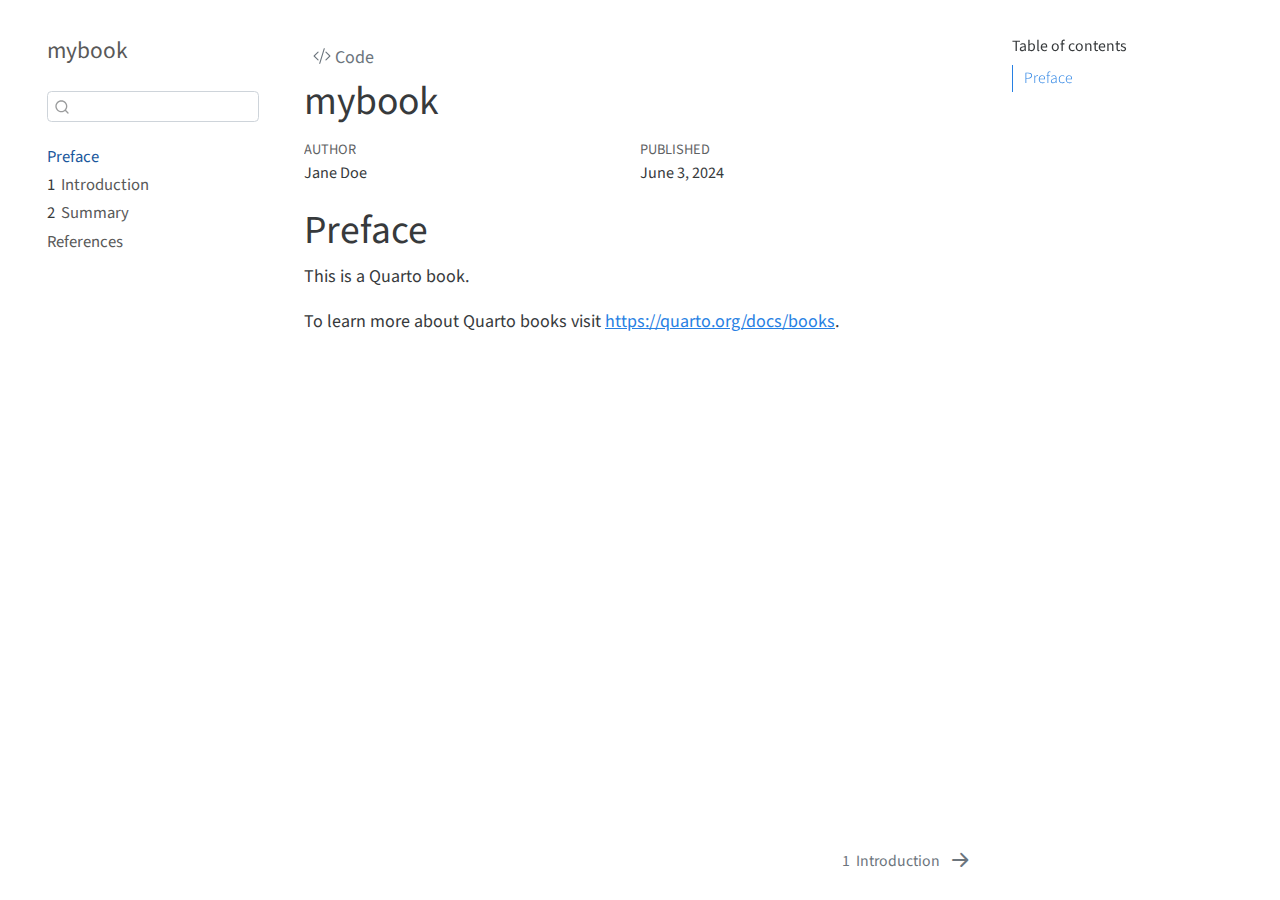
==== docs/index.html @ 7f2f247b "setup quarto book style based on automatic template, added and changed a few features and content" ====
<!DOCTYPE html>
<html xmlns="http://www.w3.org/1999/xhtml" lang="en" xml:lang="en"><head>
  <meta charset="utf-8">
  <meta name="generator" content="quarto-0.9.153">
  <meta name="viewport" content="width=device-width, initial-scale=1.0, user-scalable=yes">
  <meta name="author" content="Jane Doe">
  <title>mybook</title>
  <style>
    code{white-space: pre-wrap;}
    span.smallcaps{font-variant: small-caps;}
    span.underline{text-decoration: underline;}
    div.column{display: inline-block; vertical-align: top; width: 50%;}
    div.hanging-indent{margin-left: 1.5em; text-indent: -1.5em;}
    ul.task-list{list-style: none;}
    pre > code.sourceCode { white-space: pre; position: relative; }
    pre > code.sourceCode > span { display: inline-block; line-height: 1.25; }
    pre > code.sourceCode > span:empty { height: 1.2em; }
    .sourceCode { overflow: visible; }
    code.sourceCode > span { color: inherit; text-decoration: inherit; }
    div.sourceCode { margin: 1em 0; }
    pre.sourceCode { margin: 0; }
    @media screen {
    div.sourceCode { overflow: auto; }
    }
    @media print {
    pre > code.sourceCode { white-space: pre-wrap; }
    pre > code.sourceCode > span { text-indent: -5em; padding-left: 5em; }
    }
    pre.numberSource code
      { counter-reset: source-line 0; }
    pre.numberSource code > span
      { position: relative; left: -4em; counter-increment: source-line; }
    pre.numberSource code > span > a:first-child::before
      { content: counter(source-line);
        position: relative; left: -1em; text-align: right; vertical-align: baseline;
        border: none; display: inline-block;
        -webkit-touch-callout: none; -webkit-user-select: none;
        -khtml-user-select: none; -moz-user-select: none;
        -ms-user-select: none; user-select: none;
        padding: 0 4px; width: 4em;
        color: #aaaaaa;
      }
    pre.numberSource { margin-left: 3em; border-left: 1px solid #aaaaaa;  padding-left: 4px; }
    div.sourceCode
      {   }
    @media screen {
    pre > code.sourceCode > span > a:first-child::before { text-decoration: underline; }
    }
    code span.al { color: #ff0000; font-weight: bold; } /* Alert */
    code span.an { color: #60a0b0; font-weight: bold; font-style: italic; } /* Annotation */
    code span.at { color: #7d9029; } /* Attribute */
    code span.bn { color: #40a070; } /* BaseN */
    code span.bu { } /* BuiltIn */
    code span.cf { color: #007020; font-weight: bold; } /* ControlFlow */
    code span.ch { color: #4070a0; } /* Char */
    code span.cn { color: #880000; } /* Constant */
    code span.co { color: #60a0b0; font-style: italic; } /* Comment */
    code span.cv { color: #60a0b0; font-weight: bold; font-style: italic; } /* CommentVar */
    code span.do { color: #ba2121; font-style: italic; } /* Documentation */
    code span.dt { color: #902000; } /* DataType */
    code span.dv { color: #40a070; } /* DecVal */
    code span.er { color: #ff0000; font-weight: bold; } /* Error */
    code span.ex { } /* Extension */
    code span.fl { color: #40a070; } /* Float */
    code span.fu { color: #06287e; } /* Function */
    code span.im { } /* Import */
    code span.in { color: #60a0b0; font-weight: bold; font-style: italic; } /* Information */
    code span.kw { color: #007020; font-weight: bold; } /* Keyword */
    code span.op { color: #666666; } /* Operator */
    code span.ot { color: #007020; } /* Other */
    code span.pp { color: #bc7a00; } /* Preprocessor */
    code span.sc { color: #4070a0; } /* SpecialChar */
    code span.ss { color: #bb6688; } /* SpecialString */
    code span.st { color: #4070a0; } /* String */
    code span.va { color: #19177c; } /* Variable */
    code span.vs { color: #4070a0; } /* VerbatimString */
    code span.wa { color: #60a0b0; font-weight: bold; font-style: italic; } /* Warning */
  </style>

  <script src="site_libs/quarto-nav/quarto-nav.js"></script>
  <script src="site_libs/quarto-nav/headroom.min.js"></script>
  <script src="site_libs/clipboard/clipboard.min.js"></script>
  <meta name="quarto:offset" content="./">
  <script src="site_libs/quarto-search/autocomplete.umd.js"></script>
  <script src="site_libs/quarto-search/fuse.min.js"></script>
  <script src="site_libs/quarto-search/quarto-search.js"></script>
  <link href="./chapters/intro.html" rel="next">
  <script src="site_libs/quarto-html/quarto.js"></script>
  <script src="site_libs/quarto-html/popper.min.js"></script>
  <script src="site_libs/quarto-html/tippy.umd.min.js"></script>
  <script src="site_libs/quarto-html/anchor.min.js"></script>
  <link href="site_libs/quarto-html/tippy.css" rel="stylesheet">
  <link id="quarto-text-highlighting-styles" href="site_libs/quarto-html/quarto-syntax-highlighting.css" rel="stylesheet">
  <script src="site_libs/bootstrap/bootstrap.min.js"></script>
  <link href="site_libs/bootstrap/bootstrap-icons.css" rel="stylesheet">
  <link href="site_libs/bootstrap/bootstrap.min.css" rel="stylesheet">
  <script id="quarto-search-options" type="application/json">{
    "location": "sidebar",
    "copy-button": false,
    "collapse-after": 3,
    "panel-placement": "start",
    "type": "textbox",
    "limit": 20,
    "language": {
      "search-no-results-text": "No results",
      "search-matching-documents-text": "matching documents",
      "search-copy-link-title": "Copy link to search",
      "search-hide-matches-text": "Hide additional matches",
      "search-more-match-text": "more match in this document",
      "search-more-matches-text": "more matches in this document",
      "search-clear-button-title": "Clear",
      "search-detached-cancel-button-title": "Cancel",
      "search-submit-button-title": "Submit"
    }
  }</script>
  <script async="" src="https://hypothes.is/embed.js"></script>
  <!--[if lt IE 9]>
    <script src="//cdnjs.cloudflare.com/ajax/libs/html5shiv/3.7.3/html5shiv-printshiv.min.js"></script>
  <![endif]-->
</head>
<body class="floating">
<div id="quarto-search-results"></div>
  <header id="quarto-header" class="headroom fixed-top">
  <nav class="quarto-secondary-nav" data-bs-toggle="collapse" data-bs-target="#quarto-sidebar" aria-controls="quarto-sidebar" aria-expanded="false" aria-label="Toggle sidebar navigation" onclick="if (window.quartoToggleHeadroom) { window.quartoToggleHeadroom(); }">
    <div class="container-fluid d-flex justify-content-between">
      <h1 class="quarto-secondary-nav-title">mybook</h1>
      <button type="button" class="quarto-btn-toggle btn" aria-label="Show secondary navigation">
        <i class="bi bi-chevron-right"></i>
      </button>
    </div>
  </nav>
</header>
<!-- content -->
<div id="quarto-content" class="quarto-container page-columns page-rows-contents page-layout-article">
<!-- sidebar -->
  <nav id="quarto-sidebar" class="sidebar collapse sidebar-navigation floating overflow-auto">
    <div class="pt-lg-2 mt-2 text-left sidebar-header">
    <div class="sidebar-title mb-0 py-0">
      <a href="./">mybook</a> 
    </div>
      </div>
      <div class="mt-2 flex-shrink-0 align-items-center">
        <div class="sidebar-search">
        <div id="quarto-search" class="" title="Search"></div>
        </div>
      </div>
    <div class="sidebar-menu-container"> 
    <ul class="list-unstyled mt-1">
        <li class="sidebar-item">
  <div class="sidebar-item-container"> 
  <a href="./index.html" class="sidebar-item-text sidebar-link active">Preface</a>
  </div>
</li>
        <li class="sidebar-item">
  <div class="sidebar-item-container"> 
  <a href="./chapters/intro.html" class="sidebar-item-text sidebar-link"><span class="chapter-number">1</span>&nbsp; <span class="chapter-title">Introduction</span></a>
  </div>
</li>
        <li class="sidebar-item">
  <div class="sidebar-item-container"> 
  <a href="./chapters/summary.html" class="sidebar-item-text sidebar-link"><span class="chapter-number">2</span>&nbsp; <span class="chapter-title">Summary</span></a>
  </div>
</li>
        <li class="sidebar-item">
  <div class="sidebar-item-container"> 
  <a href="./chapters/references.html" class="sidebar-item-text sidebar-link">References</a>
  </div>
</li>
    </ul>
    </div>
</nav>
<!-- margin-sidebar -->
    <div id="quarto-margin-sidebar" class="sidebar margin-sidebar">
        <nav id="TOC" role="doc-toc">
<h2 id="toc-title">Table of contents</h2>
<ul>
<li><a href="#preface" class="nav-link active" data-scroll-target="#preface">Preface</a></li>
</ul>
</nav>
    </div>
<!-- main -->
<main class="content" id="quarto-document-content">
<header id="title-block-header" class="quarto-title-block default">
<div class="quarto-title-block d-none d-lg-block"><div><button type="button" class="btn code-tools-button" id="quarto-code-tools-source"><i class="bi"></i> Code</button></div></div>


<div class="quarto-title"><h1 class="title d-none d-lg-block">mybook</h1></div><div class="quarto-title-meta"><div><div class="quarto-title-meta-heading">Author</div><div class="quarto-title-meta-contents"><div class="quarto-title-authors"><div>Jane Doe</div></div></div></div><div><div class="quarto-title-meta-heading">Published</div><div class="quarto-title-meta-contents"><p class="date">June 3, 2024</p></div></div></div></header>

<section id="preface" class="level1 unnumbered">
<h1 class="unnumbered">Preface</h1>
<p>This is a Quarto book.</p>
<p>To learn more about Quarto books visit <a href="https://quarto.org/docs/books" class="uri">https://quarto.org/docs/books</a>.</p>



<!-- -->
<div class="modal fade" id="quarto-embedded-source-code-modal" tabindex="-1" aria-labelledby="quarto-embedded-source-code-modal-label" aria-hidden="true"><div class="modal-dialog modal-dialog-scrollable"><div class="modal-content"><div class="modal-header"><h5 class="modal-title anchored" id="quarto-embedded-source-code-modal-label" data-anchor-id="preface">Source Code</h5><button class="btn-close" data-bs-dismiss="modal"></button></div><div class="modal-body"><div class="">
<div class="sourceCode" id="cb1" data-shortcodes="false"><pre class="sourceCode markdown code-with-copy"><code class="sourceCode markdown"><span id="cb1-1"><a href="#cb1-1" aria-hidden="true" tabindex="-1"></a><span class="fu"># Preface {.unnumbered}</span></span>
<span id="cb1-2"><a href="#cb1-2" aria-hidden="true" tabindex="-1"></a></span>
<span id="cb1-3"><a href="#cb1-3" aria-hidden="true" tabindex="-1"></a>This is a Quarto book.</span>
<span id="cb1-4"><a href="#cb1-4" aria-hidden="true" tabindex="-1"></a></span>
<span id="cb1-5"><a href="#cb1-5" aria-hidden="true" tabindex="-1"></a>To learn more about Quarto books visit <span class="ot">&lt;https://quarto.org/docs/books&gt;</span>.</span></code><button title="Copy to Clipboard" class="code-copy-button"><i class="bi"></i></button></pre></div>
</div></div></div></div></div>
</section>
</main> <!-- /main -->
<script type="application/javascript">
window.document.addEventListener("DOMContentLoaded", function (event) {
  const icon = "";
  const anchorJS = new window.AnchorJS();
  anchorJS.options = {
    placement: 'right',
    icon: icon
  };
  anchorJS.add('.anchored');
  const clipboard = new window.ClipboardJS('.code-copy-button', {
    target: function(trigger) {
      return trigger.previousElementSibling;
    }
  });
  clipboard.on('success', function(e) {
    // button target
    const button = e.trigger;
    // don't keep focus
    button.blur();
    // flash "checked"
    button.classList.add('code-copy-button-checked');
    setTimeout(function() {
      button.classList.remove('code-copy-button-checked');
    }, 1000);
    // clear code selection
    e.clearSelection();
  });
  const viewSource = window.document.getElementById('quarto-view-source') ||
                     window.document.getElementById('quarto-code-tools-source');
  if (viewSource) {
    const sourceUrl = viewSource.getAttribute("data-quarto-source-url");
    viewSource.addEventListener("click", function(e) {
      if (sourceUrl) {
        // rstudio viewer pane
        if (/\bcapabilities=\b/.test(window.location)) {
          window.open(sourceUrl);
        } else {
          window.location.href = sourceUrl;
        }
      } else {
        const modal = new bootstrap.Modal(document.getElementById('quarto-embedded-source-code-modal'));
        modal.show();
      }
      return false;
    });
  }
  function toggleCodeHandler(show) {
    return function(e) {
      const detailsSrc = window.document.querySelectorAll(".cell > details > .sourceCode");
      for (let i=0; i<detailsSrc.length; i++) {
        const details = detailsSrc[i].parentElement;
        if (show) {
          details.open = true;
        } else {
          details.removeAttribute("open");
        }
      }
      const cellCodeDivs = window.document.querySelectorAll(".cell > .sourceCode");
      const fromCls = show ? "hidden" : "unhidden";
      const toCls = show ? "unhidden" : "hidden";
      for (let i=0; i<cellCodeDivs.length; i++) {
        const codeDiv = cellCodeDivs[i];
        if (codeDiv.classList.contains(fromCls)) {
          codeDiv.classList.remove(fromCls);
          codeDiv.classList.add(toCls);
        } 
      }
      return false;
    }
  }
  const hideAllCode = window.document.getElementById("quarto-hide-all-code");
  if (hideAllCode) {
    hideAllCode.addEventListener("click", toggleCodeHandler(false));
  }
  const showAllCode = window.document.getElementById("quarto-show-all-code");
  if (showAllCode) {
    showAllCode.addEventListener("click", toggleCodeHandler(true));
  }
  function tippyHover(el, contentFn) {
    const config = {
      allowHTML: true,
      content: contentFn,
      maxWidth: 500,
      delay: 100,
      arrow: false,
      appendTo: function(el) {
          return el.parentElement;
      },
      interactive: true,
      interactiveBorder: 10,
      theme: 'quarto',
      placement: 'bottom-start'
    };
    window.tippy(el, config); 
  }
  const noterefs = window.document.querySelectorAll('a[role="doc-noteref"]');
  for (var i=0; i<noterefs.length; i++) {
    const ref = noterefs[i];
    tippyHover(ref, function() {
      let href = ref.getAttribute('href');
      try { href = new URL(href).hash; } catch {}
      const id = href.replace(/^#\/?/, "");
      const note = window.document.getElementById(id);
      return note.innerHTML;
    });
  }
  var bibliorefs = window.document.querySelectorAll('a[role="doc-biblioref"]');
  for (var i=0; i<bibliorefs.length; i++) {
    const ref = bibliorefs[i];
    const cites = ref.parentNode.getAttribute('data-cites').split(' ');
    tippyHover(ref, function() {
      var popup = window.document.createElement('div');
      cites.forEach(function(cite) {
        var citeDiv = window.document.createElement('div');
        citeDiv.classList.add('hanging-indent');
        citeDiv.classList.add('csl-entry');
        var biblioDiv = window.document.getElementById('ref-' + cite);
        if (biblioDiv) {
          citeDiv.innerHTML = biblioDiv.innerHTML;
        }
        popup.appendChild(citeDiv);
      });
      return popup.innerHTML;
    });
  }
});
</script>
<nav class="page-navigation">
  <div class="nav-page nav-page-previous">
  </div>
  <div class="nav-page nav-page-next">
      <a href="./chapters/intro.html" class="pagination-link">
        <span class="nav-page-text"><span class="chapter-number">1</span>&nbsp; <span class="chapter-title">Introduction</span></span> <i class="bi bi-arrow-right-short"></i>
      </a>
  </div>
</nav>
</div> <!-- /content -->


</body></html>
---- docs/site_libs/quarto-html/tippy.css ----
.tippy-box[data-animation=fade][data-state=hidden]{opacity:0}[data-tippy-root]{max-width:calc(100vw - 10px)}.tippy-box{position:relative;background-color:#333;color:#fff;border-radius:4px;font-size:14px;line-height:1.4;white-space:normal;outline:0;transition-property:transform,visibility,opacity}.tippy-box[data-placement^=top]>.tippy-arrow{bottom:0}.tippy-box[data-placement^=top]>.tippy-arrow:before{bottom:-7px;left:0;border-width:8px 8px 0;border-top-color:initial;transform-origin:center top}.tippy-box[data-placement^=bottom]>.tippy-arrow{top:0}.tippy-box[data-placement^=bottom]>.tippy-arrow:before{top:-7px;left:0;border-width:0 8px 8px;border-bottom-color:initial;transform-origin:center bottom}.tippy-box[data-placement^=left]>.tippy-arrow{right:0}.tippy-box[data-placement^=left]>.tippy-arrow:before{border-width:8px 0 8px 8px;border-left-color:initial;right:-7px;transform-origin:center left}.tippy-box[data-placement^=right]>.tippy-arrow{left:0}.tippy-box[data-placement^=right]>.tippy-arrow:before{left:-7px;border-width:8px 8px 8px 0;border-right-color:initial;transform-origin:center right}.tippy-box[data-inertia][data-state=visible]{transition-timing-function:cubic-bezier(.54,1.5,.38,1.11)}.tippy-arrow{width:16px;height:16px;color:#333}.tippy-arrow:before{content:"";position:absolute;border-color:transparent;border-style:solid}.tippy-content{position:relative;padding:5px 9px;z-index:1}
---- docs/site_libs/quarto-html/quarto-syntax-highlighting.css ----
/* quarto syntax highlight colors */
:root {
  --quarto-hl-ot-color: #00769E;
  --quarto-hl-at-color: #677623;
  --quarto-hl-ss-color: #20794D;
  --quarto-hl-an-color: #5E5E5E;
  --quarto-hl-fu-color: #4758AB;
  --quarto-hl-st-color: #20794D;
  --quarto-hl-cf-color: #00769E;
  --quarto-hl-op-color: #5E5E5E;
  --quarto-hl-er-color: #AD0000;
  --quarto-hl-bn-color: #AD0000;
  --quarto-hl-al-color: #AD0000;
  --quarto-hl-va-color: #111111;
  --quarto-hl-bu-color: inherit;
  --quarto-hl-ex-color: inherit;
  --quarto-hl-pp-color: #AD0000;
  --quarto-hl-in-color: #5E5E5E;
  --quarto-hl-vs-color: #20794D;
  --quarto-hl-wa-color: #5E5E5E;
  --quarto-hl-do-color: #5E5E5E;
  --quarto-hl-im-color: inherit;
  --quarto-hl-ch-color: #20794D;
  --quarto-hl-dt-color: #AD0000;
  --quarto-hl-fl-color: #AD0000;
  --quarto-hl-co-color: #5E5E5E;
  --quarto-hl-cv-color: #5E5E5E;
  --quarto-hl-cn-color: #8f5902;
  --quarto-hl-sc-color: #5E5E5E;
  --quarto-hl-dv-color: #AD0000;
  --quarto-hl-kw-color: #00769E;
}

/* other quarto variables */
:root {
  --quarto-font-monospace: SFMono-Regular, Menlo, Monaco, Consolas, "Liberation Mono", "Courier New", monospace;
}

code span {
  color: #00769E;
}

div.sourceCode,
div.sourceCode pre.sourceCode {
  color: #00769E;
}

code span.ot {
  color: #00769E;
}

code span.at {
  color: #677623;
}

code span.ss {
  color: #20794D;
}

code span.an {
  color: #5E5E5E;
}

code span.fu {
  color: #4758AB;
}

code span.st {
  color: #20794D;
}

code span.cf {
  color: #00769E;
}

code span.op {
  color: #5E5E5E;
}

code span.er {
  color: #AD0000;
}

code span.bn {
  color: #AD0000;
}

code span.al {
  color: #AD0000;
}

code span.va {
  color: #111111;
}

code span.pp {
  color: #AD0000;
}

code span.in {
  color: #5E5E5E;
}

code span.vs {
  color: #20794D;
}

code span.wa {
  color: #5E5E5E;
  font-style: italic;
}

code span.do {
  color: #5E5E5E;
  font-style: italic;
}

code span.ch {
  color: #20794D;
}

code span.dt {
  color: #AD0000;
}

code span.fl {
  color: #AD0000;
}

code span.co {
  color: #5E5E5E;
}

code span.cv {
  color: #5E5E5E;
  font-style: italic;
}

code span.cn {
  color: #8f5902;
}

code span.sc {
  color: #5E5E5E;
}

code span.dv {
  color: #AD0000;
}

code span.kw {
  color: #00769E;
}

/*# sourceMappingURL=debc5d5d77c3f9108843748ff7464032.css.map */
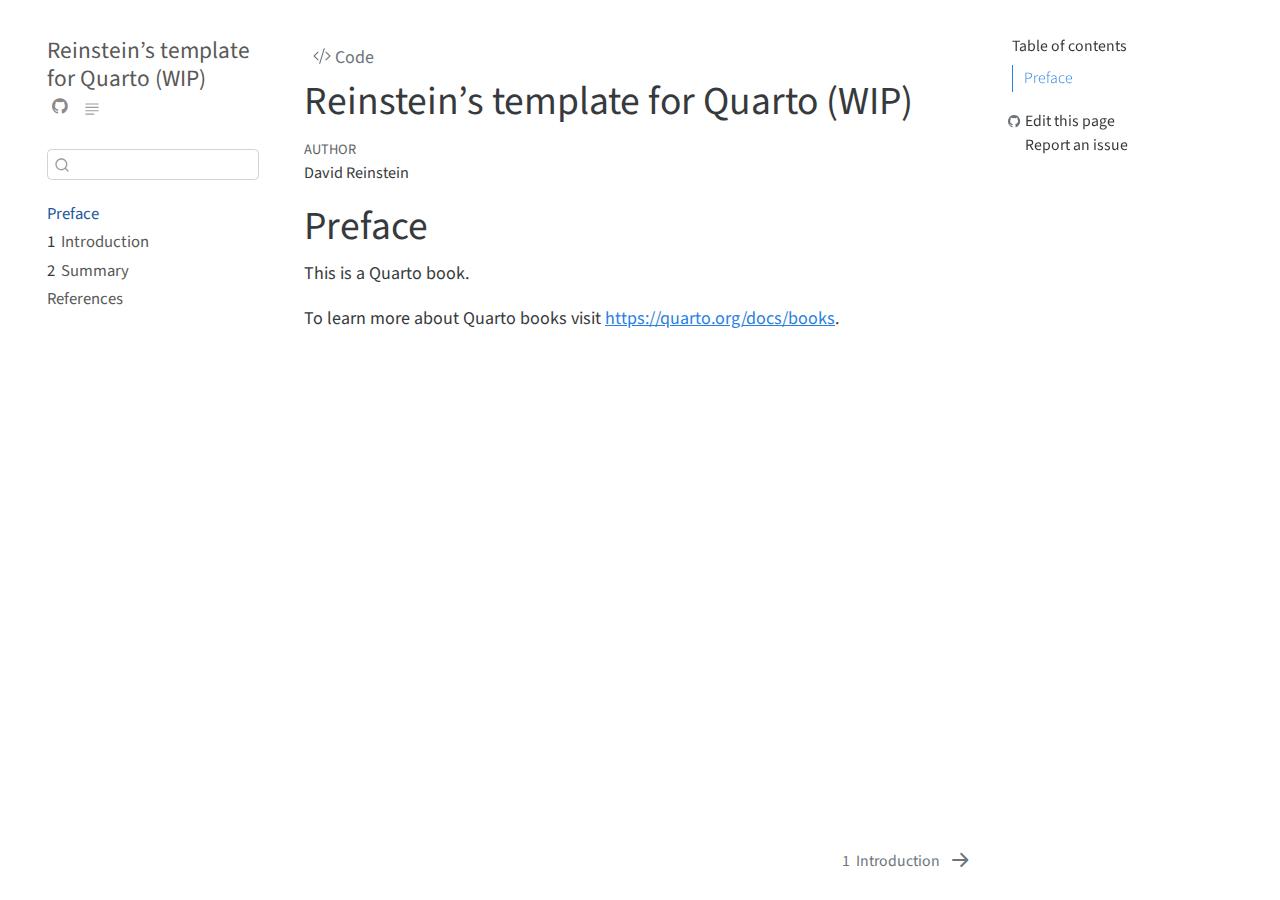
==== commit 1213f2ea: "some tweaks and features, github integration, incorporated from Willem's one" ====
--- a/docs/index.html
+++ b/docs/index.html
@@ -3,8 +3,8 @@
   <meta charset="utf-8">
   <meta name="generator" content="quarto-0.9.153">
   <meta name="viewport" content="width=device-width, initial-scale=1.0, user-scalable=yes">
-  <meta name="author" content="Jane Doe">
-  <title>mybook</title>
+  <meta name="author" content="David Reinstein">
+  <title>Reinstein’s template for Quarto (WIP)</title>
   <style>
     code{white-space: pre-wrap;}
     span.smallcaps{font-variant: small-caps;}
@@ -123,7 +123,7 @@
   <header id="quarto-header" class="headroom fixed-top">
   <nav class="quarto-secondary-nav" data-bs-toggle="collapse" data-bs-target="#quarto-sidebar" aria-controls="quarto-sidebar" aria-expanded="false" aria-label="Toggle sidebar navigation" onclick="if (window.quartoToggleHeadroom) { window.quartoToggleHeadroom(); }">
     <div class="container-fluid d-flex justify-content-between">
-      <h1 class="quarto-secondary-nav-title">mybook</h1>
+      <h1 class="quarto-secondary-nav-title">Reinstein’s template for Quarto (WIP)</h1>
       <button type="button" class="quarto-btn-toggle btn" aria-label="Show secondary navigation">
         <i class="bi bi-chevron-right"></i>
       </button>
@@ -136,7 +136,15 @@
   <nav id="quarto-sidebar" class="sidebar collapse sidebar-navigation floating overflow-auto">
     <div class="pt-lg-2 mt-2 text-left sidebar-header">
     <div class="sidebar-title mb-0 py-0">
-      <a href="./">mybook</a> 
+      <a href="./">Reinstein’s template for Quarto (WIP)</a> 
+        <div class="sidebar-tools-main">
+    <a href="https://github.com/daaronr/dr_quarto_template/" title="Source Code" class="sidebar-tool px-1"><i class="bi bi-github"></i></a>
+  <a href="" class="quarto-reader-toggle sidebar-tool" onclick="window.quartoToggleReader(); return false;" title="Toggle reader mode">
+  <div class="quarto-reader-toggle-btn">
+  <i class="bi"></i>
+  </div>
+</a>
+</div>
     </div>
       </div>
       <div class="mt-2 flex-shrink-0 align-items-center">
@@ -163,7 +171,7 @@
 </li>
         <li class="sidebar-item">
   <div class="sidebar-item-container"> 
-  <a href="./chapters/references.html" class="sidebar-item-text sidebar-link">References</a>
+  <a href="./references.html" class="sidebar-item-text sidebar-link">References</a>
   </div>
 </li>
     </ul>
@@ -176,15 +184,14 @@
 <ul>
 <li><a href="#preface" class="nav-link active" data-scroll-target="#preface">Preface</a></li>
 </ul>
-</nav>
+<div class="toc-actions"><div><i class="bi bi-github"></i></div><div class="action-links"><p><a href="https://github.com/daaronr/dr_quarto_template/edit/main/index.qmd" class="toc-action">Edit this page</a></p><p><a href="https://github.com/daaronr/dr_quarto_template/issues/new" class="toc-action">Report an issue</a></p></div></div></nav>
     </div>
 <!-- main -->
 <main class="content" id="quarto-document-content">
 <header id="title-block-header" class="quarto-title-block default">
 <div class="quarto-title-block d-none d-lg-block"><div><button type="button" class="btn code-tools-button" id="quarto-code-tools-source"><i class="bi"></i> Code</button></div></div>
 
-
-<div class="quarto-title"><h1 class="title d-none d-lg-block">mybook</h1></div><div class="quarto-title-meta"><div><div class="quarto-title-meta-heading">Author</div><div class="quarto-title-meta-contents"><div class="quarto-title-authors"><div>Jane Doe</div></div></div></div><div><div class="quarto-title-meta-heading">Published</div><div class="quarto-title-meta-contents"><p class="date">June 3, 2024</p></div></div></div></header>
+<div class="quarto-title"><h1 class="title d-none d-lg-block">Reinstein’s template for Quarto (WIP)</h1></div><div class="quarto-title-meta"><div><div class="quarto-title-meta-heading">Author</div><div class="quarto-title-meta-contents"><div class="quarto-title-authors"><div>David Reinstein</div></div></div></div></div></header>
 
 <section id="preface" class="level1 unnumbered">
 <h1 class="unnumbered">Preface</h1>
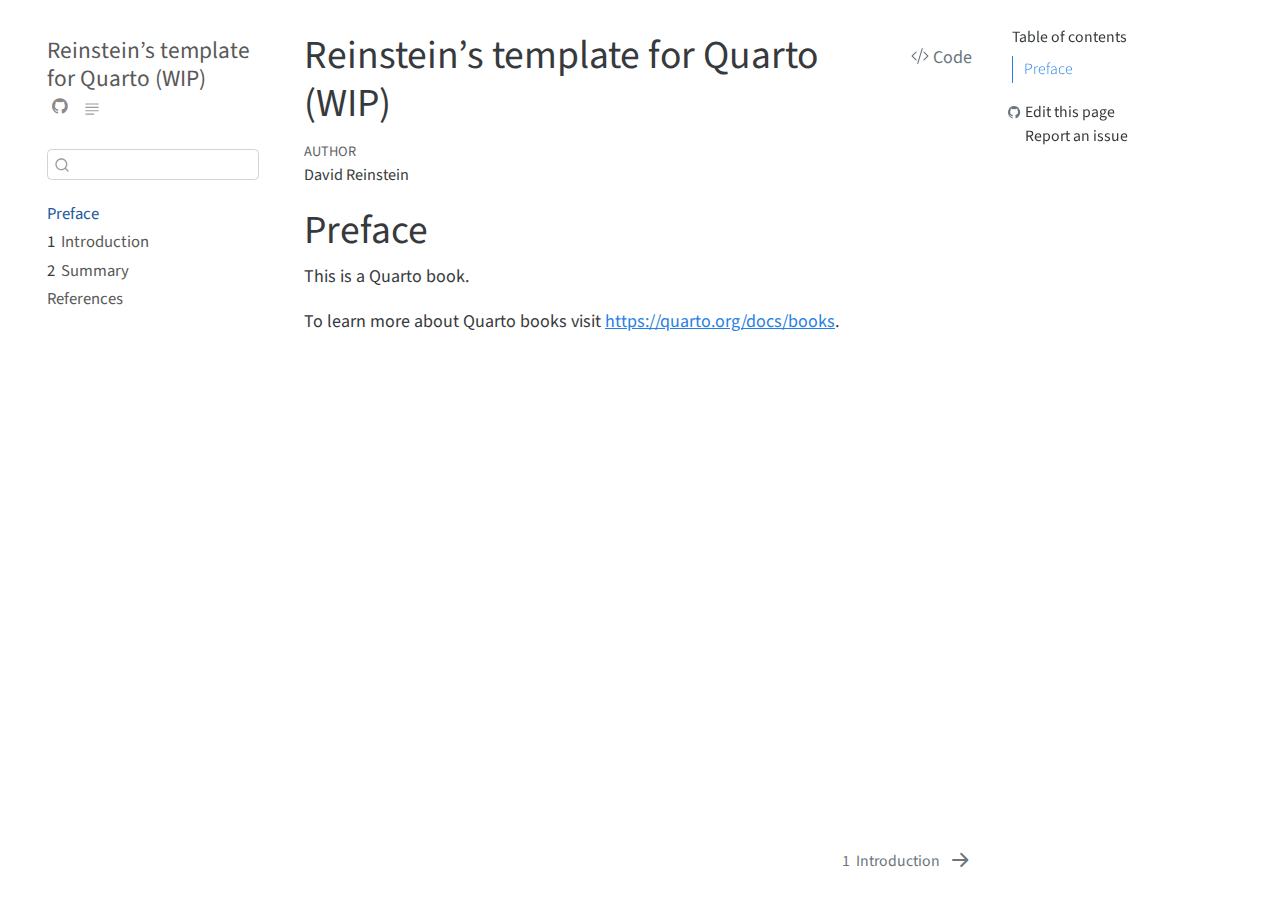
==== commit adaadbca: "pushing version with bug to report it" ====
--- a/docs/index.html
+++ b/docs/index.html
@@ -1,7 +1,7 @@
 <!DOCTYPE html>
 <html xmlns="http://www.w3.org/1999/xhtml" lang="en" xml:lang="en"><head>
   <meta charset="utf-8">
-  <meta name="generator" content="quarto-0.9.153">
+  <meta name="generator" content="quarto-0.9.243">
   <meta name="viewport" content="width=device-width, initial-scale=1.0, user-scalable=yes">
   <meta name="author" content="David Reinstein">
   <title>Reinstein’s template for Quarto (WIP)</title>
@@ -182,16 +182,18 @@
         <nav id="TOC" role="doc-toc">
 <h2 id="toc-title">Table of contents</h2>
 <ul>
-<li><a href="#preface" class="nav-link active" data-scroll-target="#preface">Preface</a></li>
+<li><a href="#preface" id="toc-preface" class="nav-link active" data-scroll-target="#preface">Preface</a></li>
 </ul>
 <div class="toc-actions"><div><i class="bi bi-github"></i></div><div class="action-links"><p><a href="https://github.com/daaronr/dr_quarto_template/edit/main/index.qmd" class="toc-action">Edit this page</a></p><p><a href="https://github.com/daaronr/dr_quarto_template/issues/new" class="toc-action">Report an issue</a></p></div></div></nav>
     </div>
 <!-- main -->
 <main class="content" id="quarto-document-content">
 <header id="title-block-header" class="quarto-title-block default">
-<div class="quarto-title-block d-none d-lg-block"><div><button type="button" class="btn code-tools-button" id="quarto-code-tools-source"><i class="bi"></i> Code</button></div></div>
-
-<div class="quarto-title"><h1 class="title d-none d-lg-block">Reinstein’s template for Quarto (WIP)</h1></div><div class="quarto-title-meta"><div><div class="quarto-title-meta-heading">Author</div><div class="quarto-title-meta-contents"><div class="quarto-title-authors"><div>David Reinstein</div></div></div></div></div></header>
+
+
+<div class="quarto-title"><div class="quarto-title-block d-none d-lg-block"><div><h1 class="title d-none d-lg-block">Reinstein’s template for Quarto (WIP)</h1><button type="button" class="btn code-tools-button" id="quarto-code-tools-source"><i class="bi"></i> Code</button></div></div></div><div class="quarto-title-meta"><div><div class="quarto-title-meta-heading">Author</div><div class="quarto-title-meta-contents"><div class="quarto-title-authors"><div><div>
+<p>David Reinstein</p>
+</div></div></div></div></div></div></header>
 
 <section id="preface" class="level1 unnumbered">
 <h1 class="unnumbered">Preface</h1>
@@ -201,13 +203,7 @@
 
 
 <!-- -->
-<div class="modal fade" id="quarto-embedded-source-code-modal" tabindex="-1" aria-labelledby="quarto-embedded-source-code-modal-label" aria-hidden="true"><div class="modal-dialog modal-dialog-scrollable"><div class="modal-content"><div class="modal-header"><h5 class="modal-title anchored" id="quarto-embedded-source-code-modal-label" data-anchor-id="preface">Source Code</h5><button class="btn-close" data-bs-dismiss="modal"></button></div><div class="modal-body"><div class="">
-<div class="sourceCode" id="cb1" data-shortcodes="false"><pre class="sourceCode markdown code-with-copy"><code class="sourceCode markdown"><span id="cb1-1"><a href="#cb1-1" aria-hidden="true" tabindex="-1"></a><span class="fu"># Preface {.unnumbered}</span></span>
-<span id="cb1-2"><a href="#cb1-2" aria-hidden="true" tabindex="-1"></a></span>
-<span id="cb1-3"><a href="#cb1-3" aria-hidden="true" tabindex="-1"></a>This is a Quarto book.</span>
-<span id="cb1-4"><a href="#cb1-4" aria-hidden="true" tabindex="-1"></a></span>
-<span id="cb1-5"><a href="#cb1-5" aria-hidden="true" tabindex="-1"></a>To learn more about Quarto books visit <span class="ot">&lt;https://quarto.org/docs/books&gt;</span>.</span></code><button title="Copy to Clipboard" class="code-copy-button"><i class="bi"></i></button></pre></div>
-</div></div></div></div></div>
+
 </section>
 </main> <!-- /main -->
 <script type="application/javascript">
@@ -345,7 +341,14 @@
         <span class="nav-page-text"><span class="chapter-number">1</span>&nbsp; <span class="chapter-title">Introduction</span></span> <i class="bi bi-arrow-right-short"></i>
       </a>
   </div>
-</nav>
+</nav><div class="modal fade" id="quarto-embedded-source-code-modal" tabindex="-1" aria-labelledby="quarto-embedded-source-code-modal-label" aria-hidden="true"><div class="modal-dialog modal-dialog-scrollable"><div class="modal-content"><div class="modal-header"><h5 class="modal-title" id="quarto-embedded-source-code-modal-label">Source Code</h5><button class="btn-close" data-bs-dismiss="modal"></button></div><div class="modal-body"><div class="">
+<div class="sourceCode" id="cb1" data-shortcodes="false"><pre class="sourceCode markdown code-with-copy"><code class="sourceCode markdown"><span id="cb1-1"><a href="#cb1-1" aria-hidden="true" tabindex="-1"></a><span class="fu"># Preface {.unnumbered}</span></span>
+<span id="cb1-2"><a href="#cb1-2" aria-hidden="true" tabindex="-1"></a></span>
+<span id="cb1-3"><a href="#cb1-3" aria-hidden="true" tabindex="-1"></a>This is a Quarto book.</span>
+<span id="cb1-4"><a href="#cb1-4" aria-hidden="true" tabindex="-1"></a></span>
+<span id="cb1-5"><a href="#cb1-5" aria-hidden="true" tabindex="-1"></a>To learn more about Quarto books visit <span class="ot">&lt;https://quarto.org/docs/books&gt;</span>.</span>
+<span id="cb1-6"><a href="#cb1-6" aria-hidden="true" tabindex="-1"></a></span></code><button title="Copy to Clipboard" class="code-copy-button"><i class="bi"></i></button></pre></div>
+</div></div></div></div></div>
 </div> <!-- /content -->
 
 
--- a/docs/site_libs/quarto-html/quarto-syntax-highlighting.css
+++ b/docs/site_libs/quarto-html/quarto-syntax-highlighting.css
@@ -37,6 +37,10 @@
 }
 
 code span {
+  color: #00769E;
+}
+
+code.sourceCode > span {
   color: #00769E;
 }
 
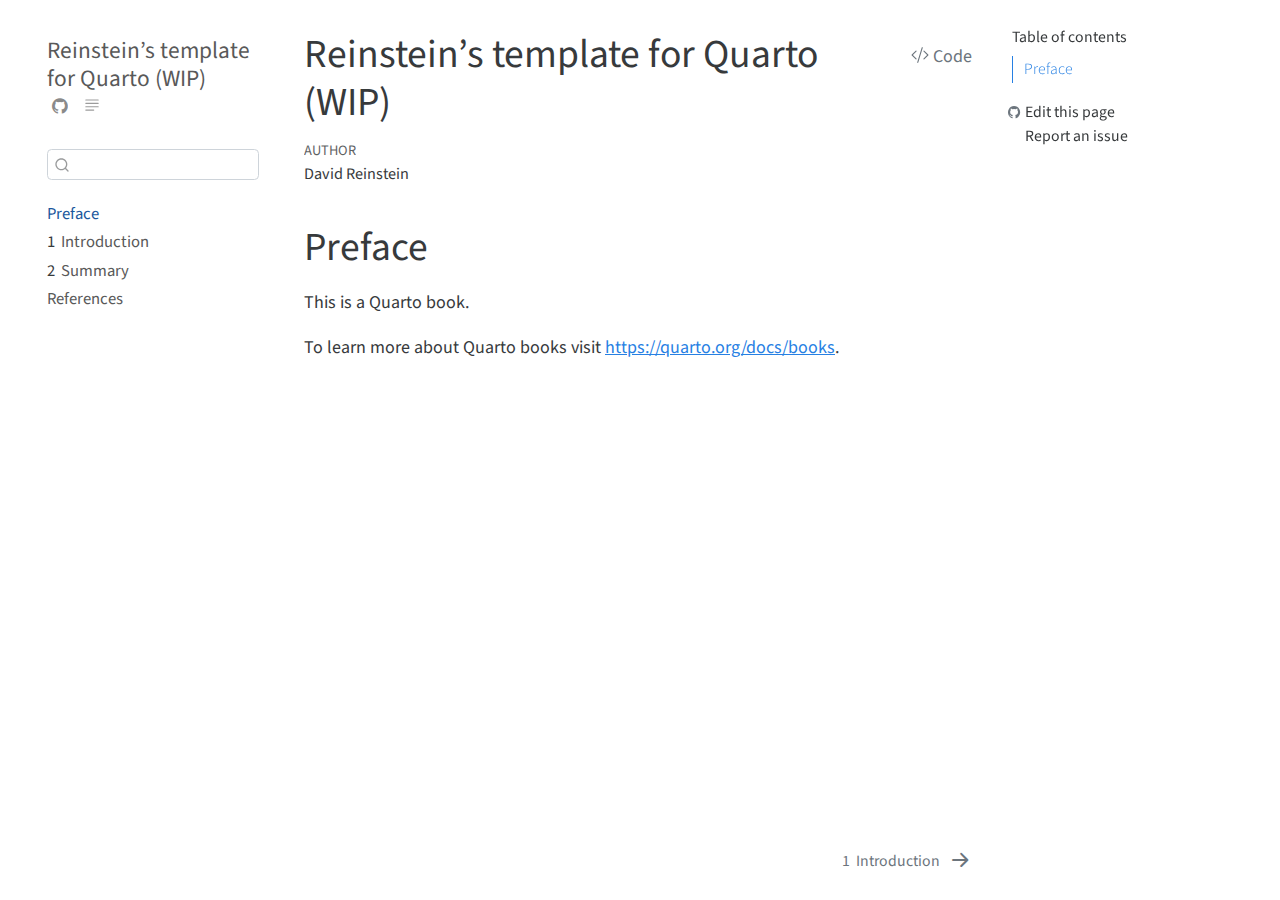
==== commit 1890bbdb: "add 'specific caption label' example" ====
--- a/docs/index.html
+++ b/docs/index.html
@@ -1,124 +1,135 @@
 <!DOCTYPE html>
 <html xmlns="http://www.w3.org/1999/xhtml" lang="en" xml:lang="en"><head>
-  <meta charset="utf-8">
-  <meta name="generator" content="quarto-0.9.243">
-  <meta name="viewport" content="width=device-width, initial-scale=1.0, user-scalable=yes">
-  <meta name="author" content="David Reinstein">
-  <title>Reinstein’s template for Quarto (WIP)</title>
-  <style>
-    code{white-space: pre-wrap;}
-    span.smallcaps{font-variant: small-caps;}
-    span.underline{text-decoration: underline;}
-    div.column{display: inline-block; vertical-align: top; width: 50%;}
-    div.hanging-indent{margin-left: 1.5em; text-indent: -1.5em;}
-    ul.task-list{list-style: none;}
-    pre > code.sourceCode { white-space: pre; position: relative; }
-    pre > code.sourceCode > span { display: inline-block; line-height: 1.25; }
-    pre > code.sourceCode > span:empty { height: 1.2em; }
-    .sourceCode { overflow: visible; }
-    code.sourceCode > span { color: inherit; text-decoration: inherit; }
-    div.sourceCode { margin: 1em 0; }
-    pre.sourceCode { margin: 0; }
-    @media screen {
-    div.sourceCode { overflow: auto; }
-    }
-    @media print {
-    pre > code.sourceCode { white-space: pre-wrap; }
-    pre > code.sourceCode > span { text-indent: -5em; padding-left: 5em; }
-    }
-    pre.numberSource code
-      { counter-reset: source-line 0; }
-    pre.numberSource code > span
-      { position: relative; left: -4em; counter-increment: source-line; }
-    pre.numberSource code > span > a:first-child::before
-      { content: counter(source-line);
-        position: relative; left: -1em; text-align: right; vertical-align: baseline;
-        border: none; display: inline-block;
-        -webkit-touch-callout: none; -webkit-user-select: none;
-        -khtml-user-select: none; -moz-user-select: none;
-        -ms-user-select: none; user-select: none;
-        padding: 0 4px; width: 4em;
-        color: #aaaaaa;
-      }
-    pre.numberSource { margin-left: 3em; border-left: 1px solid #aaaaaa;  padding-left: 4px; }
-    div.sourceCode
-      {   }
-    @media screen {
-    pre > code.sourceCode > span > a:first-child::before { text-decoration: underline; }
-    }
-    code span.al { color: #ff0000; font-weight: bold; } /* Alert */
-    code span.an { color: #60a0b0; font-weight: bold; font-style: italic; } /* Annotation */
-    code span.at { color: #7d9029; } /* Attribute */
-    code span.bn { color: #40a070; } /* BaseN */
-    code span.bu { } /* BuiltIn */
-    code span.cf { color: #007020; font-weight: bold; } /* ControlFlow */
-    code span.ch { color: #4070a0; } /* Char */
-    code span.cn { color: #880000; } /* Constant */
-    code span.co { color: #60a0b0; font-style: italic; } /* Comment */
-    code span.cv { color: #60a0b0; font-weight: bold; font-style: italic; } /* CommentVar */
-    code span.do { color: #ba2121; font-style: italic; } /* Documentation */
-    code span.dt { color: #902000; } /* DataType */
-    code span.dv { color: #40a070; } /* DecVal */
-    code span.er { color: #ff0000; font-weight: bold; } /* Error */
-    code span.ex { } /* Extension */
-    code span.fl { color: #40a070; } /* Float */
-    code span.fu { color: #06287e; } /* Function */
-    code span.im { } /* Import */
-    code span.in { color: #60a0b0; font-weight: bold; font-style: italic; } /* Information */
-    code span.kw { color: #007020; font-weight: bold; } /* Keyword */
-    code span.op { color: #666666; } /* Operator */
-    code span.ot { color: #007020; } /* Other */
-    code span.pp { color: #bc7a00; } /* Preprocessor */
-    code span.sc { color: #4070a0; } /* SpecialChar */
-    code span.ss { color: #bb6688; } /* SpecialString */
-    code span.st { color: #4070a0; } /* String */
-    code span.va { color: #19177c; } /* Variable */
-    code span.vs { color: #4070a0; } /* VerbatimString */
-    code span.wa { color: #60a0b0; font-weight: bold; font-style: italic; } /* Warning */
-  </style>
-
-  <script src="site_libs/quarto-nav/quarto-nav.js"></script>
-  <script src="site_libs/quarto-nav/headroom.min.js"></script>
-  <script src="site_libs/clipboard/clipboard.min.js"></script>
-  <meta name="quarto:offset" content="./">
-  <script src="site_libs/quarto-search/autocomplete.umd.js"></script>
-  <script src="site_libs/quarto-search/fuse.min.js"></script>
-  <script src="site_libs/quarto-search/quarto-search.js"></script>
-  <link href="./chapters/intro.html" rel="next">
-  <script src="site_libs/quarto-html/quarto.js"></script>
-  <script src="site_libs/quarto-html/popper.min.js"></script>
-  <script src="site_libs/quarto-html/tippy.umd.min.js"></script>
-  <script src="site_libs/quarto-html/anchor.min.js"></script>
-  <link href="site_libs/quarto-html/tippy.css" rel="stylesheet">
-  <link id="quarto-text-highlighting-styles" href="site_libs/quarto-html/quarto-syntax-highlighting.css" rel="stylesheet">
-  <script src="site_libs/bootstrap/bootstrap.min.js"></script>
-  <link href="site_libs/bootstrap/bootstrap-icons.css" rel="stylesheet">
-  <link href="site_libs/bootstrap/bootstrap.min.css" rel="stylesheet">
-  <script id="quarto-search-options" type="application/json">{
-    "location": "sidebar",
-    "copy-button": false,
-    "collapse-after": 3,
-    "panel-placement": "start",
-    "type": "textbox",
-    "limit": 20,
-    "language": {
-      "search-no-results-text": "No results",
-      "search-matching-documents-text": "matching documents",
-      "search-copy-link-title": "Copy link to search",
-      "search-hide-matches-text": "Hide additional matches",
-      "search-more-match-text": "more match in this document",
-      "search-more-matches-text": "more matches in this document",
-      "search-clear-button-title": "Clear",
-      "search-detached-cancel-button-title": "Cancel",
-      "search-submit-button-title": "Submit"
-    }
-  }</script>
-  <script async="" src="https://hypothes.is/embed.js"></script>
-  <!--[if lt IE 9]>
-    <script src="//cdnjs.cloudflare.com/ajax/libs/html5shiv/3.7.3/html5shiv-printshiv.min.js"></script>
-  <![endif]-->
+
+<meta charset="utf-8">
+<meta name="generator" content="quarto-1.1.113">
+
+<meta name="viewport" content="width=device-width, initial-scale=1.0, user-scalable=yes">
+
+<meta name="author" content="David Reinstein">
+
+<title>Reinstein’s template for Quarto (WIP)</title>
+<style>
+code{white-space: pre-wrap;}
+span.smallcaps{font-variant: small-caps;}
+div.columns{display: flex; gap: min(4vw, 1.5em);}
+div.column{flex: 1;}
+div.hanging-indent{margin-left: 1.5em; text-indent: -1.5em;}
+ul.task-list{list-style: none;}
+ul.task-list li input[type="checkbox"] {
+  width: 0.8em;
+  margin: 0 0.8em 0.2em -1.6em;
+  vertical-align: middle;
+}
+pre > code.sourceCode { white-space: pre; position: relative; }
+pre > code.sourceCode > span { display: inline-block; line-height: 1.25; }
+pre > code.sourceCode > span:empty { height: 1.2em; }
+.sourceCode { overflow: visible; }
+code.sourceCode > span { color: inherit; text-decoration: inherit; }
+div.sourceCode { margin: 1em 0; }
+pre.sourceCode { margin: 0; }
+@media screen {
+div.sourceCode { overflow: auto; }
+}
+@media print {
+pre > code.sourceCode { white-space: pre-wrap; }
+pre > code.sourceCode > span { text-indent: -5em; padding-left: 5em; }
+}
+pre.numberSource code
+  { counter-reset: source-line 0; }
+pre.numberSource code > span
+  { position: relative; left: -4em; counter-increment: source-line; }
+pre.numberSource code > span > a:first-child::before
+  { content: counter(source-line);
+    position: relative; left: -1em; text-align: right; vertical-align: baseline;
+    border: none; display: inline-block;
+    -webkit-touch-callout: none; -webkit-user-select: none;
+    -khtml-user-select: none; -moz-user-select: none;
+    -ms-user-select: none; user-select: none;
+    padding: 0 4px; width: 4em;
+    color: #aaaaaa;
+  }
+pre.numberSource { margin-left: 3em; border-left: 1px solid #aaaaaa;  padding-left: 4px; }
+div.sourceCode
+  {   }
+@media screen {
+pre > code.sourceCode > span > a:first-child::before { text-decoration: underline; }
+}
+code span.al { color: #ff0000; font-weight: bold; } /* Alert */
+code span.an { color: #60a0b0; font-weight: bold; font-style: italic; } /* Annotation */
+code span.at { color: #7d9029; } /* Attribute */
+code span.bn { color: #40a070; } /* BaseN */
+code span.bu { color: #008000; } /* BuiltIn */
+code span.cf { color: #007020; font-weight: bold; } /* ControlFlow */
+code span.ch { color: #4070a0; } /* Char */
+code span.cn { color: #880000; } /* Constant */
+code span.co { color: #60a0b0; font-style: italic; } /* Comment */
+code span.cv { color: #60a0b0; font-weight: bold; font-style: italic; } /* CommentVar */
+code span.do { color: #ba2121; font-style: italic; } /* Documentation */
+code span.dt { color: #902000; } /* DataType */
+code span.dv { color: #40a070; } /* DecVal */
+code span.er { color: #ff0000; font-weight: bold; } /* Error */
+code span.ex { } /* Extension */
+code span.fl { color: #40a070; } /* Float */
+code span.fu { color: #06287e; } /* Function */
+code span.im { color: #008000; font-weight: bold; } /* Import */
+code span.in { color: #60a0b0; font-weight: bold; font-style: italic; } /* Information */
+code span.kw { color: #007020; font-weight: bold; } /* Keyword */
+code span.op { color: #666666; } /* Operator */
+code span.ot { color: #007020; } /* Other */
+code span.pp { color: #bc7a00; } /* Preprocessor */
+code span.sc { color: #4070a0; } /* SpecialChar */
+code span.ss { color: #bb6688; } /* SpecialString */
+code span.st { color: #4070a0; } /* String */
+code span.va { color: #19177c; } /* Variable */
+code span.vs { color: #4070a0; } /* VerbatimString */
+code span.wa { color: #60a0b0; font-weight: bold; font-style: italic; } /* Warning */
+</style>
+
+
+<script src="site_libs/quarto-nav/quarto-nav.js"></script>
+<script src="site_libs/quarto-nav/headroom.min.js"></script>
+<script src="site_libs/clipboard/clipboard.min.js"></script>
+<script src="site_libs/quarto-search/autocomplete.umd.js"></script>
+<script src="site_libs/quarto-search/fuse.min.js"></script>
+<script src="site_libs/quarto-search/quarto-search.js"></script>
+<meta name="quarto:offset" content="./">
+<link href="./chapters/intro.html" rel="next">
+<script src="site_libs/quarto-html/quarto.js"></script>
+<script src="site_libs/quarto-html/popper.min.js"></script>
+<script src="site_libs/quarto-html/tippy.umd.min.js"></script>
+<script src="site_libs/quarto-html/anchor.min.js"></script>
+<link href="site_libs/quarto-html/tippy.css" rel="stylesheet">
+<link href="site_libs/quarto-html/quarto-syntax-highlighting.css" rel="stylesheet" id="quarto-text-highlighting-styles">
+<script src="site_libs/bootstrap/bootstrap.min.js"></script>
+<link href="site_libs/bootstrap/bootstrap-icons.css" rel="stylesheet">
+<link href="site_libs/bootstrap/bootstrap.min.css" rel="stylesheet" id="quarto-bootstrap" data-mode="light">
+<script id="quarto-search-options" type="application/json">{
+  "location": "sidebar",
+  "copy-button": false,
+  "collapse-after": 3,
+  "panel-placement": "start",
+  "type": "textbox",
+  "limit": 20,
+  "language": {
+    "search-no-results-text": "No results",
+    "search-matching-documents-text": "matching documents",
+    "search-copy-link-title": "Copy link to search",
+    "search-hide-matches-text": "Hide additional matches",
+    "search-more-match-text": "more match in this document",
+    "search-more-matches-text": "more matches in this document",
+    "search-clear-button-title": "Clear",
+    "search-detached-cancel-button-title": "Cancel",
+    "search-submit-button-title": "Submit"
+  }
+}</script>
+<script async="" src="https://hypothes.is/embed.js"></script>
+
+
 </head>
-<body class="floating">
+
+<body class="nav-sidebar floating">
+
 <div id="quarto-search-results"></div>
   <header id="quarto-header" class="headroom fixed-top">
   <nav class="quarto-secondary-nav" data-bs-toggle="collapse" data-bs-target="#quarto-sidebar" aria-controls="quarto-sidebar" aria-expanded="false" aria-label="Toggle sidebar navigation" onclick="if (window.quartoToggleHeadroom) { window.quartoToggleHeadroom(); }">
@@ -179,21 +190,38 @@
 </nav>
 <!-- margin-sidebar -->
     <div id="quarto-margin-sidebar" class="sidebar margin-sidebar">
-        <nav id="TOC" role="doc-toc">
-<h2 id="toc-title">Table of contents</h2>
-<ul>
-<li><a href="#preface" id="toc-preface" class="nav-link active" data-scroll-target="#preface">Preface</a></li>
-</ul>
+        <nav id="TOC" role="doc-toc" class="toc-active">
+    <h2 id="toc-title">Table of contents</h2>
+   
+  <ul>
+  <li><a href="#preface" id="toc-preface" class="nav-link active" data-scroll-target="#preface">Preface</a></li>
+  </ul>
 <div class="toc-actions"><div><i class="bi bi-github"></i></div><div class="action-links"><p><a href="https://github.com/daaronr/dr_quarto_template/edit/main/index.qmd" class="toc-action">Edit this page</a></p><p><a href="https://github.com/daaronr/dr_quarto_template/issues/new" class="toc-action">Report an issue</a></p></div></div></nav>
     </div>
 <!-- main -->
 <main class="content" id="quarto-document-content">
+
 <header id="title-block-header" class="quarto-title-block default">
-
-
-<div class="quarto-title"><div class="quarto-title-block d-none d-lg-block"><div><h1 class="title d-none d-lg-block">Reinstein’s template for Quarto (WIP)</h1><button type="button" class="btn code-tools-button" id="quarto-code-tools-source"><i class="bi"></i> Code</button></div></div></div><div class="quarto-title-meta"><div><div class="quarto-title-meta-heading">Author</div><div class="quarto-title-meta-contents"><div class="quarto-title-authors"><div><div>
-<p>David Reinstein</p>
-</div></div></div></div></div></div></header>
+<div class="quarto-title">
+<div class="quarto-title-block"><div><h1 class="title d-none d-lg-block">Reinstein’s template for Quarto (WIP)</h1><button type="button" class="btn code-tools-button" id="quarto-code-tools-source"><i class="bi"></i> Code</button></div></div>
+</div>
+
+
+
+<div class="quarto-title-meta">
+
+    <div>
+    <div class="quarto-title-meta-heading">Author</div>
+    <div class="quarto-title-meta-contents">
+             <p>David Reinstein </p>
+          </div>
+  </div>
+    
+    
+  </div>
+  
+
+</header>
 
 <section id="preface" class="level1 unnumbered">
 <h1 class="unnumbered">Preface</h1>
@@ -201,13 +229,31 @@
 <p>To learn more about Quarto books visit <a href="https://quarto.org/docs/books" class="uri">https://quarto.org/docs/books</a>.</p>
 
 
-
 <!-- -->
 
 </section>
+
 </main> <!-- /main -->
-<script type="application/javascript">
+<script id="quarto-html-after-body" type="application/javascript">
 window.document.addEventListener("DOMContentLoaded", function (event) {
+  const toggleBodyColorMode = (bsSheetEl) => {
+    const mode = bsSheetEl.getAttribute("data-mode");
+    const bodyEl = window.document.querySelector("body");
+    if (mode === "dark") {
+      bodyEl.classList.add("quarto-dark");
+      bodyEl.classList.remove("quarto-light");
+    } else {
+      bodyEl.classList.add("quarto-light");
+      bodyEl.classList.remove("quarto-dark");
+    }
+  }
+  const toggleBodyColorPrimary = () => {
+    const bsSheetEl = window.document.querySelector("link#quarto-bootstrap");
+    if (bsSheetEl) {
+      toggleBodyColorMode(bsSheetEl);
+    }
+  }
+  toggleBodyColorPrimary();  
   const icon = "";
   const anchorJS = new window.AnchorJS();
   anchorJS.options = {
@@ -227,7 +273,10 @@
     button.blur();
     // flash "checked"
     button.classList.add('code-copy-button-checked');
+    var currentTitle = button.getAttribute("title");
+    button.setAttribute("title", "Copied!");
     setTimeout(function() {
+      button.setAttribute("title", currentTitle);
       button.classList.remove('code-copy-button-checked');
     }, 1000);
     // clear code selection
@@ -305,7 +354,8 @@
   for (var i=0; i<noterefs.length; i++) {
     const ref = noterefs[i];
     tippyHover(ref, function() {
-      let href = ref.getAttribute('href');
+      // use id or data attribute instead here
+      let href = ref.getAttribute('data-footnote-href') || ref.getAttribute('href');
       try { href = new URL(href).hash; } catch {}
       const id = href.replace(/^#\/?/, "");
       const note = window.document.getElementById(id);
@@ -352,4 +402,5 @@
 </div> <!-- /content -->
 
 
+
 </body></html>--- a/docs/site_libs/quarto-html/quarto-syntax-highlighting.css
+++ b/docs/site_libs/quarto-html/quarto-syntax-highlighting.css
@@ -1,12 +1,12 @@
 /* quarto syntax highlight colors */
 :root {
-  --quarto-hl-ot-color: #00769E;
-  --quarto-hl-at-color: #677623;
+  --quarto-hl-ot-color: #003B4F;
+  --quarto-hl-at-color: #657422;
   --quarto-hl-ss-color: #20794D;
   --quarto-hl-an-color: #5E5E5E;
   --quarto-hl-fu-color: #4758AB;
   --quarto-hl-st-color: #20794D;
-  --quarto-hl-cf-color: #00769E;
+  --quarto-hl-cf-color: #003B4F;
   --quarto-hl-op-color: #5E5E5E;
   --quarto-hl-er-color: #AD0000;
   --quarto-hl-bn-color: #AD0000;
@@ -19,7 +19,7 @@
   --quarto-hl-vs-color: #20794D;
   --quarto-hl-wa-color: #5E5E5E;
   --quarto-hl-do-color: #5E5E5E;
-  --quarto-hl-im-color: inherit;
+  --quarto-hl-im-color: #00769E;
   --quarto-hl-ch-color: #20794D;
   --quarto-hl-dt-color: #AD0000;
   --quarto-hl-fl-color: #AD0000;
@@ -28,7 +28,7 @@
   --quarto-hl-cn-color: #8f5902;
   --quarto-hl-sc-color: #5E5E5E;
   --quarto-hl-dv-color: #AD0000;
-  --quarto-hl-kw-color: #00769E;
+  --quarto-hl-kw-color: #003B4F;
 }
 
 /* other quarto variables */
@@ -36,25 +36,29 @@
   --quarto-font-monospace: SFMono-Regular, Menlo, Monaco, Consolas, "Liberation Mono", "Courier New", monospace;
 }
 
+pre > code.sourceCode > span {
+  color: #003B4F;
+}
+
 code span {
-  color: #00769E;
+  color: #003B4F;
 }
 
 code.sourceCode > span {
-  color: #00769E;
+  color: #003B4F;
 }
 
 div.sourceCode,
 div.sourceCode pre.sourceCode {
-  color: #00769E;
+  color: #003B4F;
 }
 
 code span.ot {
-  color: #00769E;
+  color: #003B4F;
 }
 
 code span.at {
-  color: #677623;
+  color: #657422;
 }
 
 code span.ss {
@@ -74,7 +78,7 @@
 }
 
 code span.cf {
-  color: #00769E;
+  color: #003B4F;
 }
 
 code span.op {
@@ -119,6 +123,10 @@
   font-style: italic;
 }
 
+code span.im {
+  color: #00769E;
+}
+
 code span.ch {
   color: #20794D;
 }
@@ -153,7 +161,11 @@
 }
 
 code span.kw {
-  color: #00769E;
+  color: #003B4F;
+}
+
+.prevent-inlining {
+  content: "</";
 }
 
 /*# sourceMappingURL=debc5d5d77c3f9108843748ff7464032.css.map */
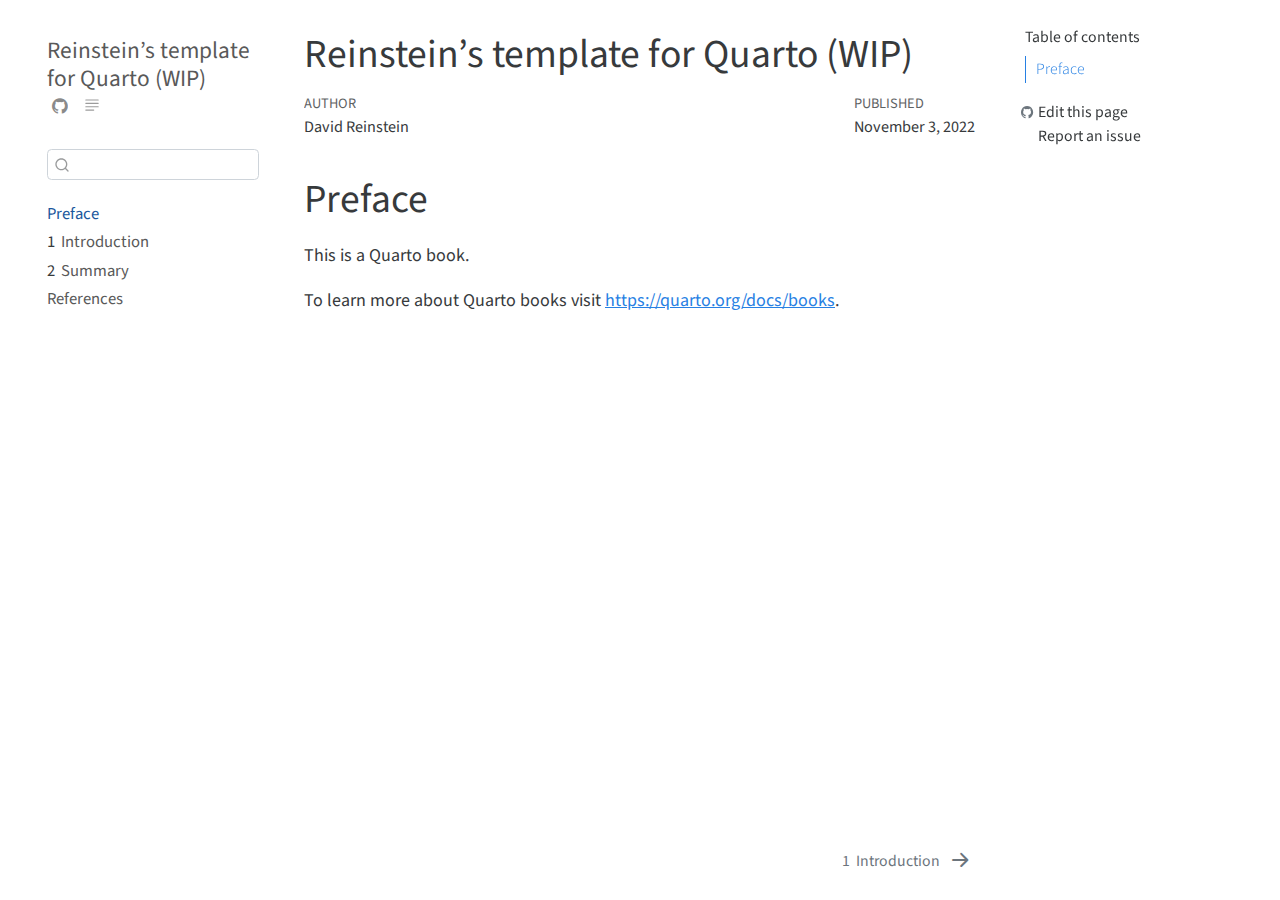
==== commit 814c33cd: "playing with margins" ====
--- a/docs/index.html
+++ b/docs/index.html
@@ -7,6 +7,7 @@
 <meta name="viewport" content="width=device-width, initial-scale=1.0, user-scalable=yes">
 
 <meta name="author" content="David Reinstein">
+<meta name="dcterms.date" content="2022-11-03">
 
 <title>Reinstein’s template for Quarto (WIP)</title>
 <style>
@@ -126,6 +127,7 @@
 <script async="" src="https://hypothes.is/embed.js"></script>
 
 
+<link rel="stylesheet" href="styles.css">
 </head>
 
 <body class="nav-sidebar floating">
@@ -217,6 +219,12 @@
           </div>
   </div>
     
+    <div>
+    <div class="quarto-title-meta-heading">Published</div>
+    <div class="quarto-title-meta-contents">
+      <p class="date">November 3, 2022</p>
+    </div>
+  </div>
     
   </div>
   
--- a/docs/styles.css
+++ b/docs/styles.css
@@ -0,0 +1,11 @@
+/* css styles */
+
+#quarto-document-content {
+  width: 1100px;
+}
+
+#quarto-margin-sidebar {
+  margin-right: -5%;
+  margin-left: 5%;
+}
+
